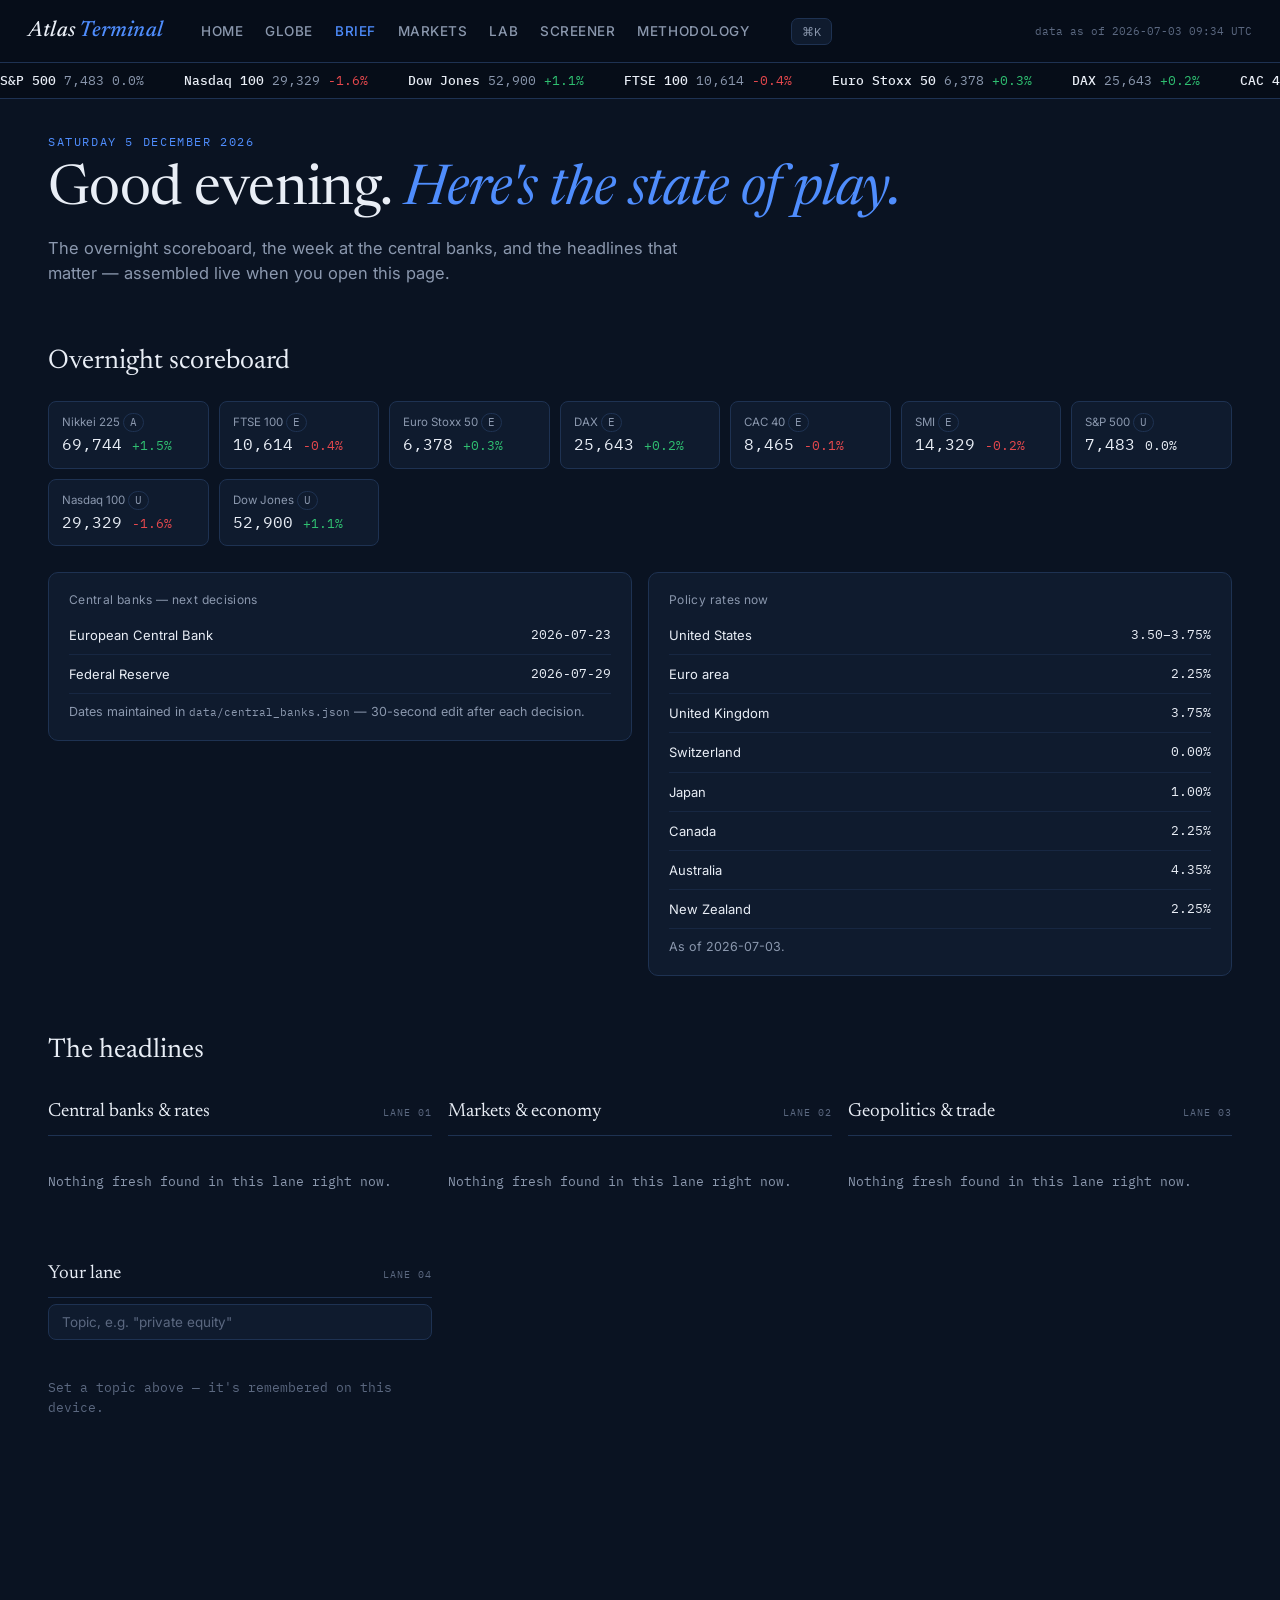
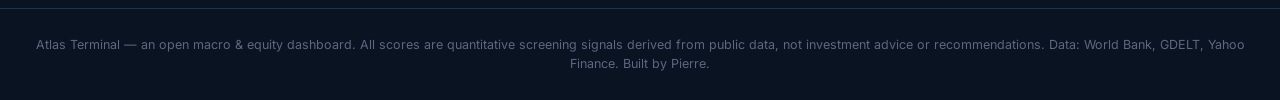
==== brief.html @ 69f4bc93 "Add files via upload" ====
<!DOCTYPE html>
<html lang="en">
<head>
<meta charset="UTF-8">
<meta name="viewport" content="width=device-width, initial-scale=1.0">
<link rel="preconnect" href="https://fonts.googleapis.com">
<link href="https://fonts.googleapis.com/css2?family=Newsreader:ital,wght@0,400;0,500;1,400;1,500&family=Inter:wght@400;500;600&family=IBM+Plex+Mono:wght@400;500&display=swap" rel="stylesheet">
<link rel="stylesheet" href="assets/style.css">
<title>Morning Brief — Atlas Terminal</title>
<style>
.lane { min-width:0 }
.lane .lane-h { display:flex; justify-content:space-between; align-items:baseline; border-bottom:1px solid var(--line); padding-bottom:8px; margin-bottom:6px }
.lane .lane-h b { font-family:var(--font-display); font-weight:400; font-size:19px }
.lane .lane-h .mono { font-size:10px; color:var(--faint); letter-spacing:.1em }
.board { display:grid; grid-template-columns:repeat(auto-fit,minmax(150px,1fr)); gap:10px }
.board .b { background:var(--panel); border:1px solid var(--line); border-radius:8px; padding:11px 13px }
.board .b .n { font-size:11.5px; color:var(--muted) } .board .b .v { font-family:var(--font-mono); font-size:16px }
.cbrow { display:flex; justify-content:space-between; gap:10px; padding:9px 0;
  border-bottom:1px solid color-mix(in srgb, var(--line) 55%, transparent); font-size:13px }
.cbrow .mono { color:var(--ink) }
</style>
</head>
<body>
<main class="wrap" style="max-width:1240px">
  <div class="eyebrow" id="date-line">Morning Brief</div>
  <h1 class="display" id="greet">Good morning.</h1>
  <p class="lede">The overnight scoreboard, the week at the central banks, and the headlines that matter — assembled live when you open this page.</p>

  <h2 class="section">Overnight scoreboard</h2>
  <div class="board" id="board"><div class="skeleton">Loading…</div></div>

  <div class="grid g2" style="margin-top:26px; align-items:start">
    <div class="card">
      <div class="k" style="margin-bottom:6px">Central banks — next decisions</div>
      <div id="cb-next"></div>
    </div>
    <div class="card">
      <div class="k" style="margin-bottom:6px">Policy rates now</div>
      <div id="cb-rates"></div>
    </div>
  </div>

  <h2 class="section">The headlines</h2>
  <div class="grid g2" style="row-gap:30px">
    <div class="lane"><div class="lane-h"><b>Central banks &amp; rates</b><span class="mono">LANE 01</span></div><div id="lane-cb" class="skeleton">Loading…</div></div>
    <div class="lane"><div class="lane-h"><b>Markets &amp; economy</b><span class="mono">LANE 02</span></div><div id="lane-mkt" class="skeleton">Loading…</div></div>
    <div class="lane"><div class="lane-h"><b>Geopolitics &amp; trade</b><span class="mono">LANE 03</span></div><div id="lane-geo" class="skeleton">Loading…</div></div>
    <div class="lane">
      <div class="lane-h"><b id="lane4-title">Your lane</b><span class="mono">LANE 04</span></div>
      <div class="controls" style="margin:4px 0 8px"><input type="search" id="lane4-q" placeholder='Topic, e.g. "private equity"' style="min-width:0;width:100%"></div>
      <div id="lane-own" class="skeleton">Set a topic above — it's remembered on this device.</div>
    </div>
  </div>
</main>
<script src="assets/app.js"></script>
<script src="assets/brief.js"></script>
</body>
</html>
---- assets/style.css ----
/* ============ MacroPulse design system ============
   Palette: deep navy terminal · royal blue accent · market green/red
   Type: Newsreader (display serif) · Inter (body) · IBM Plex Mono (data)
*/
:root {
  --bg: #0a1322;
  --bg-deep: #060d18;
  --panel: #0f1b2e;
  --panel-2: #142238;
  --line: #1e3252;
  --ink: #e9eef6;
  --muted: #8b98ae;
  --faint: #5b6880;
  --blue: #2563eb;
  --blue-bright: #4f8dfd;
  --up: #2fbf71;
  --down: #e5484d;
  --amber: #e8b44c;
  --radius: 10px;
  --font-display: "Newsreader", Georgia, serif;
  --font-body: "Inter", -apple-system, sans-serif;
  --font-mono: "IBM Plex Mono", ui-monospace, monospace;
}
* { margin: 0; padding: 0; box-sizing: border-box; }
html { scroll-behavior: smooth; }
body {
  background: var(--bg); color: var(--ink);
  font-family: var(--font-body); font-size: 15px; line-height: 1.55;
  -webkit-font-smoothing: antialiased;
}
a { color: var(--blue-bright); text-decoration: none; }
a:hover { text-decoration: underline; }
:focus-visible { outline: 2px solid var(--blue-bright); outline-offset: 2px; }

/* ---------- top navigation ---------- */
.nav {
  position: sticky; top: 0; z-index: 50;
  display: flex; align-items: center; gap: 28px;
  padding: 14px 28px;
  background: color-mix(in srgb, var(--bg-deep) 88%, transparent);
  backdrop-filter: blur(12px);
  border-bottom: 1px solid var(--line);
}
.nav .wordmark {
  font-family: var(--font-display); font-weight: 500; font-style: italic;
  font-size: 22px; letter-spacing: .01em; color: var(--ink);
}
.nav .wordmark span { color: var(--blue-bright); }
.nav .links { display: flex; gap: 22px; margin-left: 10px; }
.nav .links a {
  color: var(--muted); font-size: 13.5px; font-weight: 500;
  letter-spacing: .04em; text-transform: uppercase;
}
.nav .links a:hover { color: var(--ink); text-decoration: none; }
.nav .links a.active { color: var(--blue-bright); }
.nav .updated { margin-left: auto; font-family: var(--font-mono); font-size: 11px; color: var(--faint); }

/* ---------- ticker tape ---------- */
.tape { overflow: hidden; border-bottom: 1px solid var(--line); background: var(--bg-deep); }
.tape-inner {
  display: inline-flex; gap: 40px; white-space: nowrap; padding: 8px 0;
  animation: tape-scroll 60s linear infinite; will-change: transform;
}
.tape:hover .tape-inner { animation-play-state: paused; }
@keyframes tape-scroll { from { transform: translateX(0); } to { transform: translateX(-50%); } }
.tape .item { font-family: var(--font-mono); font-size: 12.5px; color: var(--muted); }
.tape .item b { color: var(--ink); font-weight: 500; }
.up { color: var(--up) !important; }
.down { color: var(--down) !important; }
@media (prefers-reduced-motion: reduce) {
  .tape-inner { animation: none; }
  * { transition: none !important; }
}

/* ---------- layout primitives ---------- */
.wrap { max-width: 1240px; margin: 0 auto; padding: 34px 28px 90px; }
.eyebrow {
  font-family: var(--font-mono); font-size: 11.5px; letter-spacing: .14em;
  text-transform: uppercase; color: var(--blue-bright); margin-bottom: 10px;
}
h1.display {
  font-family: var(--font-display); font-weight: 400; font-size: clamp(34px, 5vw, 56px);
  line-height: 1.08; letter-spacing: -.01em; margin-bottom: 14px;
}
h1.display em { font-style: italic; color: var(--blue-bright); }
.lede { color: var(--muted); font-size: 16.5px; max-width: 640px; }
h2.section {
  font-family: var(--font-display); font-weight: 400; font-size: 27px;
  margin: 46px 0 18px; padding-top: 8px;
}
.grid { display: grid; gap: 16px; }
.g2 { grid-template-columns: repeat(auto-fit, minmax(300px, 1fr)); }
.g3 { grid-template-columns: repeat(auto-fit, minmax(240px, 1fr)); }
.g4 { grid-template-columns: repeat(auto-fit, minmax(200px, 1fr)); }

.card {
  background: var(--panel); border: 1px solid var(--line); border-radius: var(--radius);
  padding: 18px 20px; transition: border-color .18s, transform .18s;
}
.card.link:hover { border-color: var(--blue); transform: translateY(-2px); cursor: pointer; }
.card .k { font-size: 12px; color: var(--muted); letter-spacing: .03em; margin-bottom: 3px; }
.card .v { font-family: var(--font-mono); font-size: 21px; font-weight: 500; }
.card .sub { font-family: var(--font-mono); font-size: 12px; color: var(--muted); margin-top: 2px; }

.mono { font-family: var(--font-mono); }
.small { font-size: 12.5px; color: var(--muted); }
.pill {
  display: inline-block; font-family: var(--font-mono); font-size: 11px;
  padding: 2px 9px; border-radius: 20px; border: 1px solid var(--line);
  color: var(--muted); margin-right: 6px;
}
.score-pill { border: none; font-weight: 600; color: #06101e; }

/* ---------- tables ---------- */
.tbl { width: 100%; border-collapse: collapse; font-size: 13.5px; }
.tbl th {
  text-align: right; font-family: var(--font-mono); font-size: 10.5px;
  text-transform: uppercase; letter-spacing: .1em; color: var(--faint);
  padding: 10px 12px; border-bottom: 1px solid var(--line);
  cursor: pointer; user-select: none; white-space: nowrap;
  background: var(--bg);
}
.tbl th:first-child, .tbl td:first-child { text-align: left; }
.tbl th.sorted { color: var(--blue-bright); }
.tbl td {
  text-align: right; padding: 9px 12px; border-bottom: 1px solid
  color-mix(in srgb, var(--line) 55%, transparent);
  font-family: var(--font-mono); font-size: 13px; white-space: nowrap;
}
.tbl td.name-cell { font-family: var(--font-body); }
.tbl tr.row:hover { background: var(--panel); cursor: pointer; }
.tbl .tk { color: var(--blue-bright); font-family: var(--font-mono); font-weight: 500; }
.tbl .co { color: var(--muted); font-size: 12px; display: block; max-width: 220px;
  overflow: hidden; text-overflow: ellipsis; }

/* ---------- forms ---------- */
.controls { display: flex; flex-wrap: wrap; gap: 10px; margin: 18px 0 14px; align-items: center; }
input[type="search"], select {
  background: var(--panel); color: var(--ink); border: 1px solid var(--line);
  border-radius: 8px; padding: 9px 13px; font-family: var(--font-body); font-size: 13.5px;
}
input[type="search"] { min-width: 230px; }
input[type="search"]::placeholder { color: var(--faint); }
select:hover, input:hover { border-color: var(--blue); }

/* ---------- globe page ---------- */
.hero-globe { position: relative; height: calc(100vh - 98px); min-height: 560px; overflow: hidden; background: var(--bg-deep); }
#globe { position: absolute; inset: 0; }
.hero-copy { position: absolute; top: 7%; left: 5%; z-index: 5; max-width: 520px; pointer-events: none; }
.hero-copy .lede { font-size: 15.5px; }
.hero-hint {
  position: absolute; bottom: 26px; left: 5%; z-index: 5;
  font-family: var(--font-mono); font-size: 12px; color: var(--faint);
}
.hero-hint .dot { display: inline-block; width: 7px; height: 7px; border-radius: 50%;
  background: var(--blue-bright); margin-right: 8px; animation: pulse 2s infinite; }
@keyframes pulse { 0%,100% { opacity: 1; } 50% { opacity: .3; } }

.country-panel {
  position: absolute; top: 0; right: 0; height: 100%; width: min(440px, 92vw); z-index: 10;
  background: color-mix(in srgb, var(--panel) 94%, transparent);
  backdrop-filter: blur(14px); border-left: 1px solid var(--line);
  transform: translateX(103%); transition: transform .35s cubic-bezier(.2,.8,.2,1);
  overflow-y: auto; padding: 26px 26px 40px;
}
.country-panel.open { transform: translateX(0); }
.country-panel h2 { font-family: var(--font-display); font-weight: 400; font-size: 30px; margin-bottom: 2px; }
.country-panel .close {
  position: absolute; top: 18px; right: 18px; background: none; border: 1px solid var(--line);
  color: var(--muted); border-radius: 8px; width: 32px; height: 32px; cursor: pointer; font-size: 15px;
}
.country-panel .close:hover { color: var(--ink); border-color: var(--blue); }
.ind-row { display: flex; align-items: center; justify-content: space-between; gap: 12px;
  padding: 11px 0; border-bottom: 1px solid color-mix(in srgb, var(--line) 60%, transparent); }
.ind-row .lbl { font-size: 13px; color: var(--muted); }
.ind-row .val { font-family: var(--font-mono); font-size: 15px; }
.ind-row .yr { font-family: var(--font-mono); font-size: 10.5px; color: var(--faint); }
.cb-card { background: var(--panel-2); border: 1px solid var(--line); border-radius: var(--radius);
  padding: 14px 16px; margin: 16px 0; }
.news-item { padding: 10px 0; border-bottom: 1px solid color-mix(in srgb, var(--line) 60%, transparent); }
.news-item a { color: var(--ink); font-size: 13.5px; line-height: 1.4; display: block; }
.news-item a:hover { color: var(--blue-bright); }
.news-item .src { font-family: var(--font-mono); font-size: 11px; color: var(--faint); margin-top: 3px; }

/* ---------- heatmap / movers ---------- */
.heat { display: grid; grid-template-columns: repeat(auto-fill, minmax(150px, 1fr)); gap: 10px; }
.heat .tile { border-radius: 8px; padding: 13px 14px; border: 1px solid var(--line); }
.heat .tile .n { font-size: 12px; opacity: .9; }
.heat .tile .p { font-family: var(--font-mono); font-size: 18px; font-weight: 600; margin-top: 3px; }

/* ---------- company page ---------- */
.co-head { display: flex; flex-wrap: wrap; align-items: baseline; gap: 14px; margin-bottom: 4px; }
.co-head h1 { font-family: var(--font-display); font-weight: 400; font-size: 40px; }
.score-ring { display: flex; align-items: center; gap: 18px; }
.pillar { margin: 10px 0; }
.pillar .bar-bg { height: 7px; background: var(--panel-2); border-radius: 4px; overflow: hidden; }
.pillar .bar { height: 100%; background: var(--blue); border-radius: 4px; transition: width .8s cubic-bezier(.2,.8,.2,1); }
.pillar .row { display: flex; justify-content: space-between; font-size: 12.5px; color: var(--muted); margin-bottom: 4px; }
.reason { display: flex; gap: 10px; padding: 9px 0; font-size: 14px;
  border-bottom: 1px solid color-mix(in srgb, var(--line) 55%, transparent); }
.reason .ic { color: var(--up); font-family: var(--font-mono); }
.reason.warn .ic { color: var(--amber); }

.btn { background:var(--blue); color:#fff; border:none; border-radius:8px; padding:10px 22px;
  font-family:var(--font-body); font-weight:600; font-size:14px; cursor:pointer }
.btn:hover{ background:var(--blue-bright) } .btn.ghost{ background:transparent;border:1px solid var(--line);color:var(--muted) }
.btn.ghost:hover{ color:var(--ink);border-color:var(--blue) }
a.btn { text-decoration:none; display:inline-block }
a.btn:hover { text-decoration:none }

/* ---------- misc ---------- */
.banner {
  background: var(--panel-2); border: 1px solid var(--line); border-left: 3px solid var(--amber);
  border-radius: var(--radius); padding: 13px 17px; font-size: 13.5px; color: var(--muted); margin: 18px 0;
}
footer.site {
  border-top: 1px solid var(--line); margin-top: 70px; padding: 26px 28px;
  font-size: 12.5px; color: var(--faint); text-align: center;
}
.skeleton { color: var(--faint); font-family: var(--font-mono); font-size: 13px; padding: 30px 0; }
svg.spark { display: block; }

@media (max-width: 720px) {
  .nav { gap: 14px; padding: 12px 16px; flex-wrap: wrap; }
  .nav .updated { display: none; }
  .wrap { padding: 24px 16px 70px; }
  .hero-copy { max-width: 88%; }
}

/* ---------- command palette ---------- */
.kbtn { margin-left:14px; background:var(--panel); border:1px solid var(--line); color:var(--muted);
  border-radius:7px; font-family:var(--font-mono); font-size:11.5px; padding:5px 10px; cursor:pointer }
.kbtn:hover { color:var(--ink); border-color:var(--blue) }
#mp-pal { position:fixed; inset:0; z-index:200; display:none }
#mp-pal.open { display:block }
#mp-pal .pal-back { position:absolute; inset:0; background:rgba(4,9,17,.72); backdrop-filter:blur(3px) }
#mp-pal .pal-box { position:relative; max-width:560px; margin:12vh auto 0; background:var(--panel);
  border:1px solid var(--line); border-radius:12px; overflow:hidden; box-shadow:0 30px 80px rgba(0,0,0,.6) }
#pal-in { width:100%; background:var(--panel-2); border:none; border-bottom:1px solid var(--line);
  color:var(--ink); padding:16px 18px; font-size:15px; font-family:var(--font-body); outline:none }
#pal-res a { display:flex; align-items:center; gap:10px; padding:11px 16px; color:var(--ink);
  font-size:13.5px; border-bottom:1px solid color-mix(in srgb, var(--line) 45%, transparent) }
#pal-res a:hover { background:var(--panel-2); text-decoration:none }
.pal-k { font-family:var(--font-mono); font-size:10px; text-transform:uppercase; letter-spacing:.1em;
  color:var(--faint); width:38px }
.pal-s { font-family:var(--font-mono); font-size:11px; font-weight:600; color:#06101e;
  border-radius:10px; padding:1px 8px; margin-left:auto }
.pal-none { padding:18px; color:var(--faint); font-size:13px }

/* ---------- home scene ---------- */
.scene { position:relative; height:calc(100vh - 98px); min-height:600px; overflow:hidden; background:#050a14 }
.scene .photo { position:absolute; inset:-4%; background-size:cover; background-position:center 30%;
  filter:brightness(.5) saturate(.85); transition:transform .15s ease-out; will-change:transform }
.scene .scrim { position:absolute; inset:0;
  background:linear-gradient(180deg, rgba(6,13,24,.82) 0%, rgba(10,19,34,.35) 45%, rgba(5,10,20,.96) 96%) }
.scene .stars { position:absolute; inset:0 }
.sky-layer { position:absolute; left:0; right:0; bottom:0; transition:transform .15s ease-out; will-change:transform }
.tower { cursor:pointer }
.tower:hover .glass { opacity:.95 }
.tower .win { animation: winflick var(--fd, 7s) infinite }
@keyframes winflick { 0%,92%,100%{opacity:var(--wo,.8)} 96%{opacity:.15} }
.beacon { animation: beaconpulse 2.4s ease-in-out infinite }
@keyframes beaconpulse { 0%,100%{opacity:.25} 50%{opacity:1} }
.scene-copy { position:absolute; top:9%; left:6%; z-index:8; max-width:600px; pointer-events:none }
.scene-copy .lede, .scene-copy .eyebrow, .scene-copy h1 { pointer-events:auto }
.scene-status { position:absolute; top:11%; right:6%; z-index:8; text-align:right;
  font-family:var(--font-mono); font-size:12px; color:var(--muted) }
.scene-status .st { font-size:14px; color:var(--ink) } .scene-status .open-dot { color:var(--up) }
.moon-wrap { position:absolute; top:13%; right:22%; z-index:6; width:170px; height:170px;
  border-radius:50%; overflow:hidden; cursor:pointer; box-shadow:0 0 60px rgba(37,99,235,.35), inset 0 0 30px rgba(0,0,0,.6);
  transition:transform .3s, box-shadow .3s }
.moon-wrap:hover { transform:scale(1.06); box-shadow:0 0 90px rgba(79,141,253,.5), inset 0 0 30px rgba(0,0,0,.6) }
.moon-hint { position:absolute; top:calc(13% + 178px); right:22%; z-index:6; font-family:var(--font-mono);
  font-size:10.5px; color:var(--faint); width:170px; text-align:center }
.tip { position:absolute; z-index:20; background:var(--panel); border:1px solid var(--line); border-radius:8px;
  padding:8px 12px; font-family:var(--font-mono); font-size:12px; pointer-events:none; display:none; white-space:nowrap }
.tip b { display:block; font-size:12.5px }
.fold { position:absolute; bottom:18px; left:50%; transform:translateX(-50%); z-index:8;
  color:var(--faint); font-family:var(--font-mono); font-size:11px; animation:pulse 2.5s infinite }
.reveal { opacity:0; transform:translateY(26px); transition:opacity .7s, transform .7s }
.reveal.in { opacity:1; transform:none }
@media (prefers-reduced-motion: reduce){ .reveal{opacity:1; transform:none} .tower .win, .beacon{animation:none} }
@media (max-width:820px){ .moon-wrap{ width:110px; height:110px; right:8%; top:10% } .moon-hint{ display:none }
  .scene-status{ top:auto; bottom:14%; right:6% } }

/* ============ Landing scene ============ */
.scene { position:relative; height:calc(100vh - 98px); min-height:600px; overflow:hidden; background:var(--bg-deep); }
.sky { position:absolute; inset:0; transition: background 2s; }
.sky.night { background: linear-gradient(180deg,#050b16 0%,#0a1626 45%,#12233c 78%,#1d3557 100%); }
.sky.dawn { background: linear-gradient(180deg,#0a1220 0%,#182a47 40%,#4a3a5c 75%,#b46a5a 100%); }
.sky.open { background: linear-gradient(180deg,#081120 0%,#12233e 45%,#1e3a66 80%,#2b4d84 100%); }
.stars { position:absolute; inset:0 0 30% 0; pointer-events:none; }
.stars span { position:absolute; width:2px; height:2px; border-radius:50%; background:#cfe0ff; animation: tw 3s infinite; }
@keyframes tw { 0%,100%{opacity:.85} 50%{opacity:.15} }
.photo-far { position:absolute; inset:auto 0 18% 0; height:52%; background-size:cover; background-position:center 70%;
  opacity:0; filter:saturate(.7) brightness(.5) blur(1px); mask-image:linear-gradient(180deg,transparent,black 22%);
  -webkit-mask-image:linear-gradient(180deg,transparent,black 22%); transition:opacity 1.2s; will-change:transform; }
.photo-far.on { opacity:.55; }
.layer { position:absolute; left:-3%; right:-3%; bottom:0; pointer-events:none; will-change:transform; }
.layer svg { display:block; width:100%; }
.l-front { pointer-events:auto; }
.haze { position:absolute; inset:auto 0 0 0; height:46%; pointer-events:none;
  background:linear-gradient(180deg,transparent, rgba(10,19,34,.35) 55%, rgba(6,13,24,.75)); }
.moon-earth { position:absolute; top:9%; right:12%; width:110px; height:110px; border-radius:50%; cursor:pointer;
  z-index:4; transition:transform .4s; will-change:transform; }
.moon-earth:hover { transform:scale(1.12); }
.moon-tex { position:absolute; inset:0; border-radius:50%; background:url('https://unpkg.com/three-globe/example/img/earth-night.jpg');
  background-size:230px 115px; background-repeat:repeat-x; animation: spin 38s linear infinite;
  box-shadow: inset -18px -10px 34px rgba(0,0,0,.85), inset 6px 6px 18px rgba(120,170,255,.18); }
@keyframes spin { from{background-position-x:0} to{background-position-x:-230px} }
.moon-glow { position:absolute; inset:-16px; border-radius:50%; pointer-events:none;
  background:radial-gradient(circle, rgba(79,141,253,.24), transparent 68%); }
.scene-copy { position:absolute; top:12%; left:6%; z-index:5; max-width:480px; }
.scene-cta { display:flex; gap:10px; margin-top:18px; }
.kbd { font-family:var(--font-mono); font-size:12px; border:1px solid var(--line); border-bottom-width:2px;
  border-radius:5px; padding:1px 7px; background:var(--panel); }
.mkt-clock { position:absolute; top:20px; right:22px; z-index:5; font-family:var(--font-mono); font-size:12px;
  color:var(--muted); background:color-mix(in srgb, var(--bg-deep) 75%, transparent); border:1px solid var(--line);
  border-radius:20px; padding:6px 14px; backdrop-filter:blur(6px); }
.mkt-clock .dot { display:inline-block; width:8px; height:8px; border-radius:50%; margin-right:8px; vertical-align:0; }
.mkt-clock .dot.on { background:var(--up); box-shadow:0 0 8px var(--up); animation:pulse 2s infinite; }
.mkt-clock .dot.off { background:var(--faint); }
.mkt-clock .dot.pre { background:var(--amber); animation:pulse 2.4s infinite; }
.tower-tip { position:absolute; z-index:8; background:var(--panel); border:1px solid var(--blue); border-radius:8px;
  padding:8px 12px; font-family:var(--font-mono); font-size:12.5px; pointer-events:none; transform:translate(-50%,-115%); }
.tower-tip b { display:block; font-family:var(--font-body); font-size:13px; }
.led-band { position:absolute; bottom:0; left:0; right:0; z-index:6; background:#04070d;
  border-top:2px solid #1a2c49; overflow:hidden; padding:7px 0; }
.led-inner { display:inline-flex; gap:44px; white-space:nowrap; animation:tape-scroll 55s linear infinite;
  font-family:var(--font-mono); font-size:13px; letter-spacing:.06em; color:#e8b44c;
  text-shadow:0 0 6px rgba(232,180,76,.6); }
.led-inner .u { color:#3ee98a; text-shadow:0 0 6px rgba(62,233,138,.65); }
.led-inner .d { color:#ff5a5f; text-shadow:0 0 6px rgba(255,90,95,.65); }
.led-band:hover .led-inner { animation-play-state:paused; }
.fold-card { min-height:150px; }
.tower { cursor:pointer; }
.tower rect.body { transition: filter .2s; }
.tower:hover rect.body { filter:brightness(1.5); }
@media (max-width:720px){ .moon-earth{ width:74px;height:74px; right:7%; top:7% } .scene-copy{ max-width:86% } }

/* ============ Command palette ============ */
.cmdk { position:fixed; inset:0; z-index:200; background:rgba(4,8,15,.72); backdrop-filter:blur(4px);
  display:flex; align-items:flex-start; justify-content:center; padding-top:14vh; }
.cmdk[hidden]{ display:none }
.cmdk .box { width:min(620px,92vw); background:var(--panel); border:1px solid var(--line); border-radius:14px;
  overflow:hidden; box-shadow:0 30px 80px rgba(0,0,0,.6); }
.cmdk input { width:100%; background:transparent; border:none; outline:none; color:var(--ink);
  font:15px var(--font-body); padding:16px 18px; border-bottom:1px solid var(--line); }
.cmdk .res { max-height:44vh; overflow-y:auto; }
.cmdk .item { display:flex; justify-content:space-between; gap:12px; padding:11px 18px; cursor:pointer; font-size:13.5px; }
.cmdk .item .cat { font-family:var(--font-mono); font-size:10.5px; color:var(--faint); text-transform:uppercase; letter-spacing:.1em; }
.cmdk .item.sel, .cmdk .item:hover { background:var(--panel-2); }
.cmdk .hint { padding:9px 18px; font-family:var(--font-mono); font-size:10.5px; color:var(--faint);
  border-top:1px solid var(--line); }

/* ============ Morning Brief ============ */
.brief-date { font-family:var(--font-mono); font-size:12px; color:var(--blue-bright); letter-spacing:.14em; text-transform:uppercase; }
.lane { margin-top:8px; }
.lane .news-item a { font-size:14px; }
.scoreboard .card { padding:13px 16px; }
.brief-config { display:flex; gap:8px; align-items:center; }
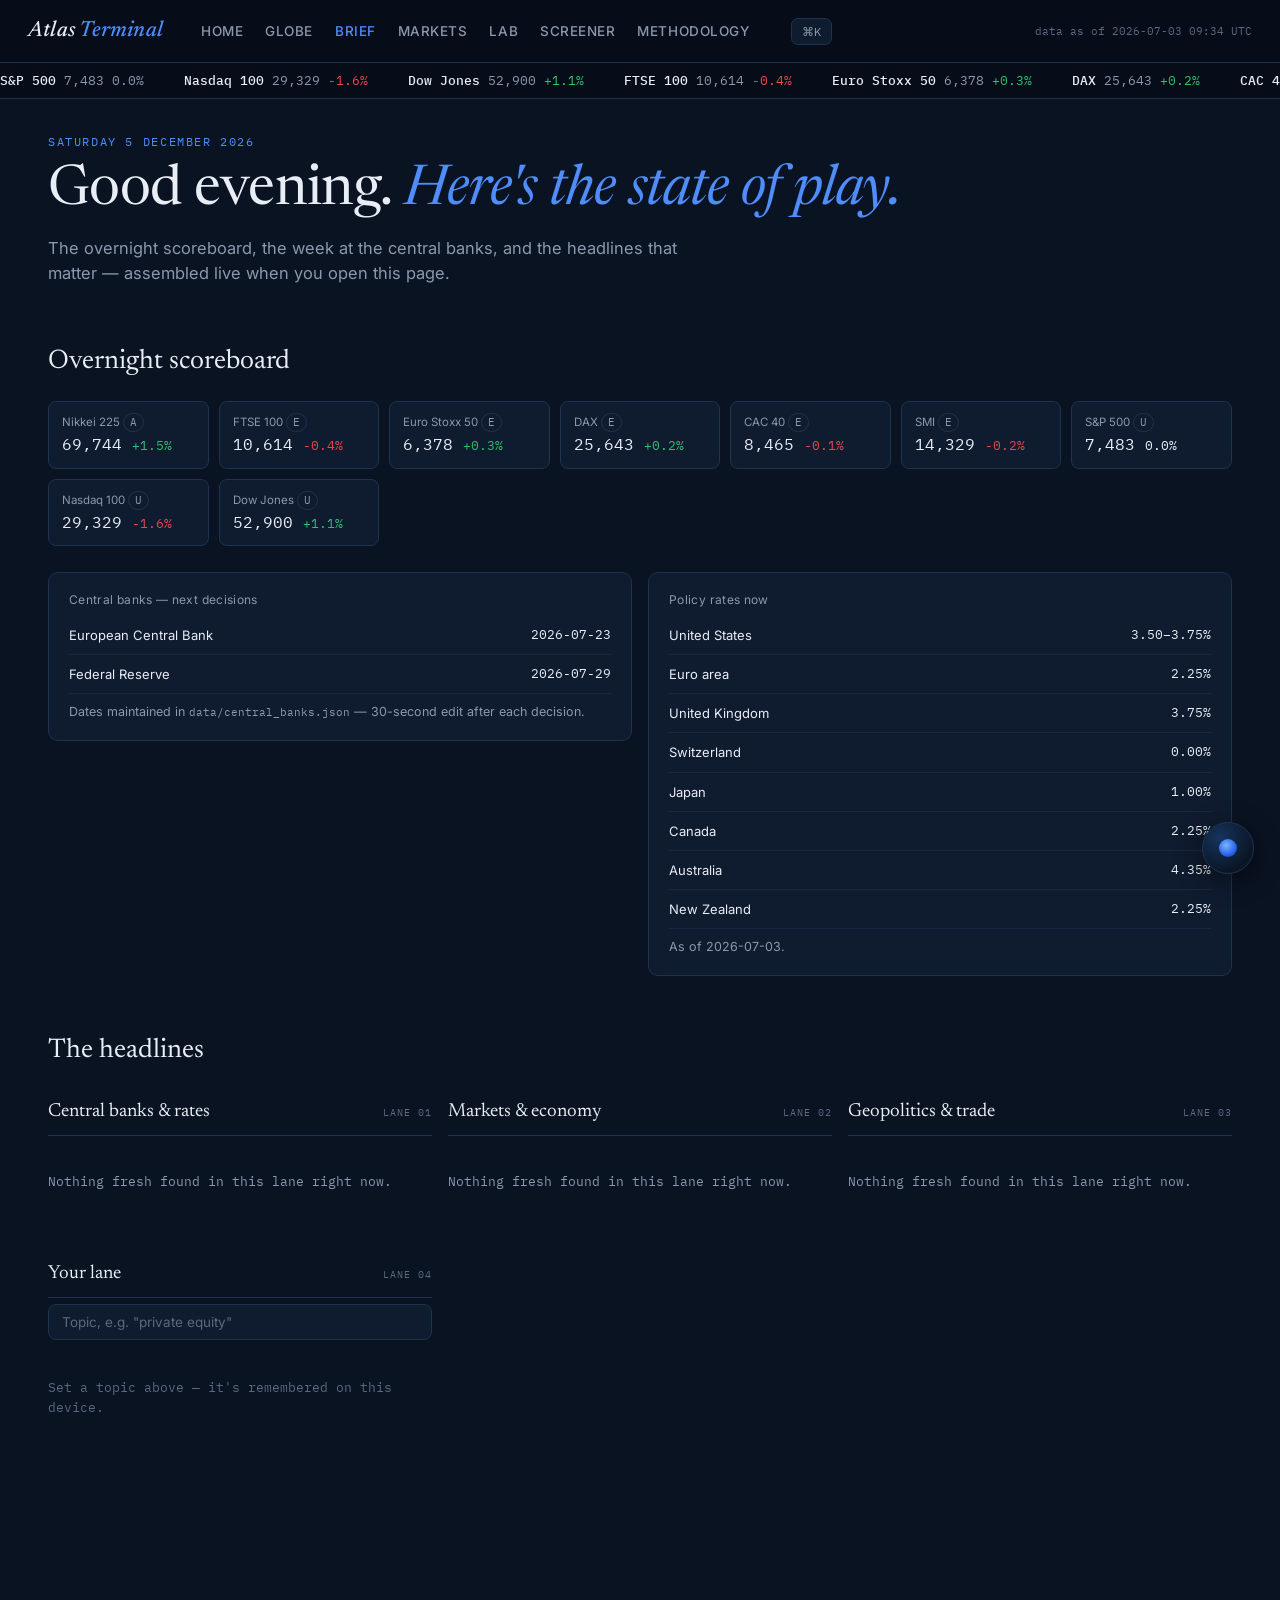
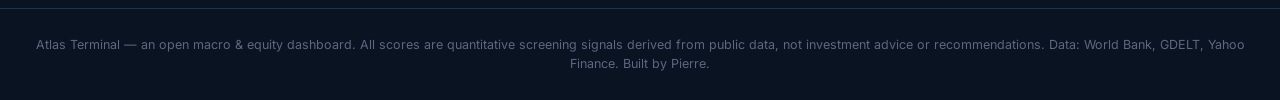
==== commit f21f6295: "Add files via upload" ====
--- a/brief.html
+++ b/brief.html
@@ -53,6 +53,7 @@
   </div>
 </main>
 <script src="assets/app.js"></script>
+<script src="assets/atlas-ai.js"></script>
 <script src="assets/brief.js"></script>
 </body>
 </html>
--- a/assets/style.css
+++ b/assets/style.css
@@ -359,3 +359,47 @@
 .lane .news-item a { font-size:14px; }
 .scoreboard .card { padding:13px 16px; }
 .brief-config { display:flex; gap:8px; align-items:center; }
+
+/* ============ Atlas assistant ============ */
+#atlas-orb { position:fixed; right:26px; bottom:26px; z-index:180; width:52px; height:52px; border-radius:50%;
+  border:1px solid var(--line); background:radial-gradient(circle at 34% 30%, #16345e, #0a1626 70%);
+  cursor:pointer; box-shadow:0 6px 24px rgba(0,0,0,.5), 0 0 0 0 rgba(79,141,253,.5); animation:orb-pulse 3.2s infinite; }
+#atlas-orb .core { position:absolute; inset:16px; border-radius:50%; background:radial-gradient(circle at 40% 35%, #7db4ff, #2563eb 62%, #143063);
+  animation:orb-breathe 3.2s ease-in-out infinite; }
+#atlas-orb:hover { border-color:var(--blue-bright) }
+@keyframes orb-pulse { 0%{box-shadow:0 6px 24px rgba(0,0,0,.5),0 0 0 0 rgba(79,141,253,.45)} 70%{box-shadow:0 6px 24px rgba(0,0,0,.5),0 0 0 14px rgba(79,141,253,0)} 100%{box-shadow:0 6px 24px rgba(0,0,0,.5),0 0 0 0 rgba(79,141,253,0)} }
+@keyframes orb-breathe { 0%,100%{transform:scale(1)} 50%{transform:scale(.86)} }
+@media (prefers-reduced-motion: reduce){ #atlas-orb, #atlas-orb .core { animation:none } }
+
+#atlas-chat { position:fixed; right:24px; bottom:92px; z-index:190; width:min(400px, 94vw); max-height:min(560px, 74vh);
+  display:flex; flex-direction:column; background:var(--panel); border:1px solid var(--line); border-radius:14px;
+  box-shadow:0 26px 70px rgba(0,0,0,.6); overflow:hidden }
+#atlas-chat[hidden]{ display:none }
+.ac-head { display:flex; justify-content:space-between; align-items:center; padding:11px 14px; border-bottom:1px solid var(--line); background:var(--bg-deep) }
+.ac-title { font-family:var(--font-display); font-style:italic; font-size:17px }
+.ac-dot { display:inline-block; width:8px; height:8px; border-radius:50%; background:var(--blue-bright); margin-right:8px; animation:pulse 2.4s infinite }
+.ac-ic { background:none; border:1px solid var(--line); color:var(--muted); border-radius:7px; min-width:28px; height:28px; cursor:pointer; font-size:13px }
+.ac-ic:hover { color:var(--ink); border-color:var(--blue) }
+.ac-ic.live { border-color:var(--down); color:var(--down); animation:pulse 1s infinite }
+.ac-msgs { flex:1; overflow-y:auto; padding:12px 14px; display:flex; flex-direction:column; gap:9px; min-height:120px }
+.ac-m { font-size:13.5px; line-height:1.5; padding:9px 12px; border-radius:10px; max-width:92%; white-space:pre-wrap }
+.ac-m.me { align-self:flex-end; background:var(--blue); color:#fff }
+.ac-m.ai { align-self:flex-start; background:var(--panel-2); border:1px solid var(--line) }
+.ac-m.sys { align-self:center; color:var(--faint); font-family:var(--font-mono); font-size:11px; padding:2px 6px }
+.ac-cursor { animation:pulse .8s infinite }
+.ac-settings { padding:12px 14px; border-top:1px solid var(--line); background:var(--bg-deep) }
+.ac-settings input, .ac-settings select { width:100%; margin-top:6px; background:var(--panel); border:1px solid var(--line);
+  color:var(--ink); border-radius:8px; padding:8px 11px; font-size:13px }
+.ac-inrow { display:flex; gap:8px; padding:11px 12px; border-top:1px solid var(--line); background:var(--bg-deep) }
+.ac-inrow input { flex:1; background:var(--panel); border:1px solid var(--line); color:var(--ink); border-radius:9px; padding:9px 12px; font-size:13.5px }
+
+/* ---------- globe heatmap chips ---------- */
+.heat-chips { position:absolute; bottom:24px; right:22px; z-index:6; display:flex; gap:7px; align-items:center;
+  background:color-mix(in srgb, var(--bg-deep) 78%, transparent); border:1px solid var(--line);
+  border-radius:22px; padding:7px 12px; backdrop-filter:blur(6px) }
+.heat-chips button { background:none; border:1px solid var(--line); color:var(--muted); border-radius:14px;
+  padding:4px 11px; font:11.5px var(--font-mono); cursor:pointer }
+.heat-chips button:hover { color:var(--ink); border-color:var(--blue) }
+.heat-chips button.on { background:var(--blue); border-color:var(--blue); color:#fff }
+.heat-legend { font:10.5px var(--font-mono); color:var(--muted); margin-left:4px }
+@media (max-width:720px){ .heat-chips { left:12px; right:12px; bottom:70px; flex-wrap:wrap } }
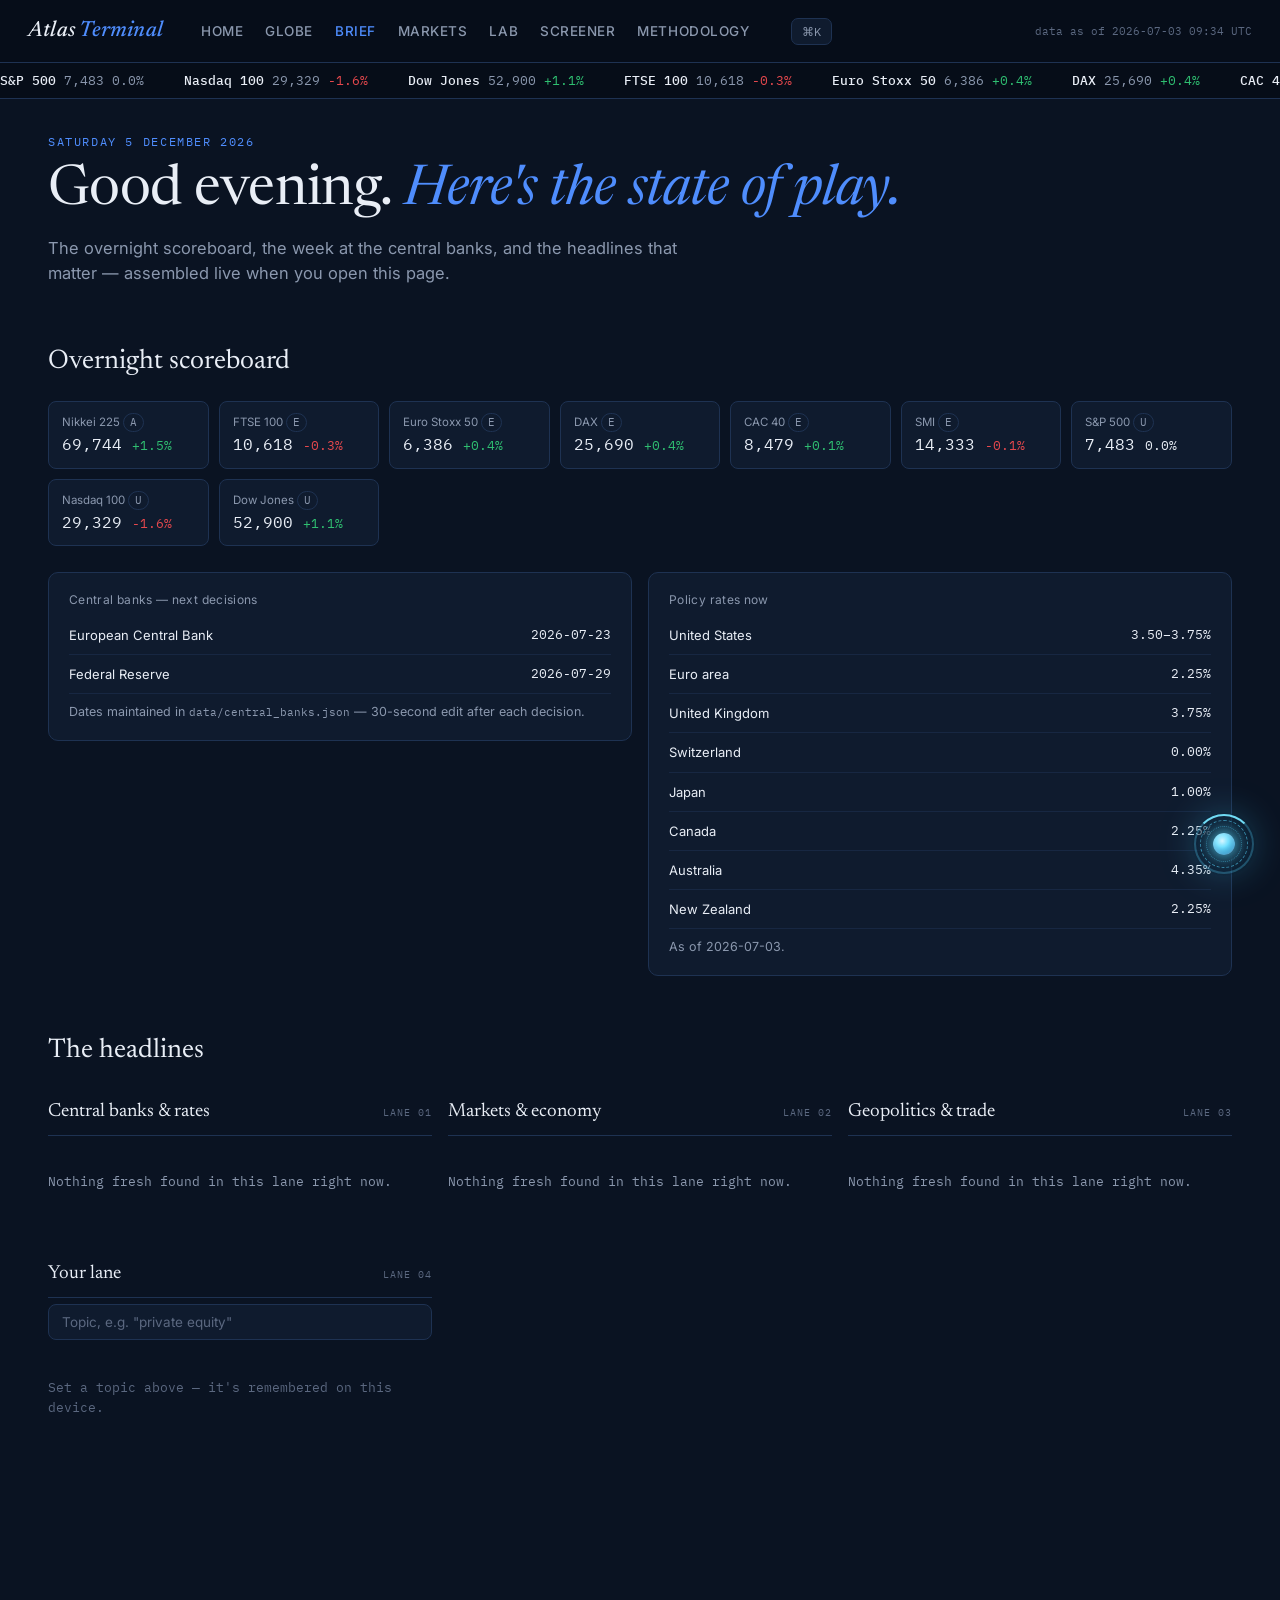
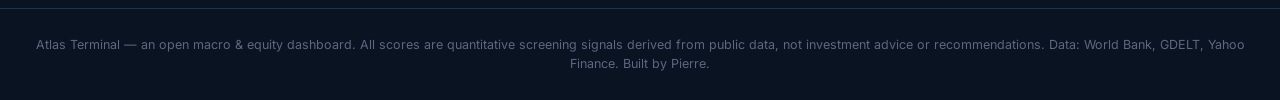
==== commit 7d1bc001: "Add files via upload" ====
--- a/brief.html
+++ b/brief.html
@@ -5,7 +5,7 @@
 <meta name="viewport" content="width=device-width, initial-scale=1.0">
 <link rel="preconnect" href="https://fonts.googleapis.com">
 <link href="https://fonts.googleapis.com/css2?family=Newsreader:ital,wght@0,400;0,500;1,400;1,500&family=Inter:wght@400;500;600&family=IBM+Plex+Mono:wght@400;500&display=swap" rel="stylesheet">
-<link rel="stylesheet" href="assets/style.css">
+<link rel="stylesheet" href="assets/style.css?v=9">
 <title>Morning Brief — Atlas Terminal</title>
 <style>
 .lane { min-width:0 }
@@ -52,8 +52,8 @@
     </div>
   </div>
 </main>
-<script src="assets/app.js"></script>
-<script src="assets/atlas-ai.js"></script>
-<script src="assets/brief.js"></script>
+<script src="assets/app.js?v=9"></script>
+<script src="assets/atlas-ai.js?v=9"></script>
+<script src="assets/brief.js?v=9"></script>
 </body>
 </html>
--- a/assets/style.css
+++ b/assets/style.css
@@ -177,10 +177,17 @@
 .ind-row .yr { font-family: var(--font-mono); font-size: 10.5px; color: var(--faint); }
 .cb-card { background: var(--panel-2); border: 1px solid var(--line); border-radius: var(--radius);
   padding: 14px 16px; margin: 16px 0; }
-.news-item { padding: 10px 0; border-bottom: 1px solid color-mix(in srgb, var(--line) 60%, transparent); }
+.news-item { display:flex; gap:11px; padding: 10px 4px; border-bottom: 1px solid color-mix(in srgb, var(--line) 60%, transparent);
+  border-radius:8px; transition: background .15s; }
+.news-item:hover { background: color-mix(in srgb, var(--panel-2) 70%, transparent); }
 .news-item a { color: var(--ink); font-size: 13.5px; line-height: 1.4; display: block; }
 .news-item a:hover { color: var(--blue-bright); }
-.news-item .src { font-family: var(--font-mono); font-size: 11px; color: var(--faint); margin-top: 3px; }
+.news-item .src { display:flex; align-items:center; gap:6px; font-family: var(--font-mono); font-size: 11px; color: var(--faint); margin-top: 4px; }
+.news-item .nbody { min-width:0; flex:1 }
+.nfav { width:14px; height:14px; border-radius:3px; opacity:.85 }
+.t1badge { color: var(--blue-bright); font-size:8px }
+.news-item.t1 a { font-weight:500 }
+.nthumb { width:74px; height:56px; object-fit:cover; border-radius:8px; border:1px solid var(--line); flex-shrink:0 }
 
 /* ---------- heatmap / movers ---------- */
 .heat { display: grid; grid-template-columns: repeat(auto-fill, minmax(150px, 1fr)); gap: 10px; }
@@ -292,16 +299,35 @@
 .stars { position:absolute; inset:0 0 30% 0; pointer-events:none; }
 .stars span { position:absolute; width:2px; height:2px; border-radius:50%; background:#cfe0ff; animation: tw 3s infinite; }
 @keyframes tw { 0%,100%{opacity:.85} 50%{opacity:.15} }
-.photo-far { position:absolute; inset:auto 0 18% 0; height:52%; background-size:cover; background-position:center 70%;
-  opacity:0; filter:saturate(.7) brightness(.5) blur(1px); mask-image:linear-gradient(180deg,transparent,black 22%);
-  -webkit-mask-image:linear-gradient(180deg,transparent,black 22%); transition:opacity 1.2s; will-change:transform; }
-.photo-far.on { opacity:.55; }
+.photo-far { position:absolute; inset:auto 0 0 0; height:84%; background-size:cover; background-position:center 58%;
+  opacity:0; filter:saturate(.9) brightness(.72); mask-image:linear-gradient(180deg,transparent,black 16%);
+  -webkit-mask-image:linear-gradient(180deg,transparent,black 16%); transition:opacity 1.2s; will-change:transform; }
+.photo-far.on { opacity:.92; }
+.photo-lights { position:absolute; inset:38% 0 6% 0; pointer-events:none; will-change:transform; }
+.photo-lights span { position:absolute; width:3px; height:3px; border-radius:50%;
+  background:#ffd98a; box-shadow:0 0 6px 1px rgba(255,205,120,.7); animation:citytw 4s infinite; }
+.photo-lights span.b { background:#9fd0ff; box-shadow:0 0 6px 1px rgba(140,190,255,.65); }
+@keyframes citytw { 0%,100%{opacity:.85} 50%{opacity:.05} }
+.hud { position:absolute; inset:0; pointer-events:none; will-change:transform; }
+.hud .pin { position:absolute; transform:translateX(-50%); pointer-events:auto; cursor:pointer;
+  display:flex; flex-direction:column; align-items:center; animation:hudfloat 6s ease-in-out infinite; }
+@keyframes hudfloat { 0%,100%{transform:translate(-50%,0)} 50%{transform:translate(-50%,-7px)} }
+.hud .chip { font-family:var(--font-mono); font-size:11.5px; white-space:nowrap;
+  background:color-mix(in srgb, var(--bg-deep) 72%, transparent); border:1px solid var(--line);
+  border-radius:16px; padding:5px 12px; color:var(--ink); backdrop-filter:blur(6px);
+  transition:border-color .2s, background .2s; }
+.hud .pin:hover .chip { border-color:var(--blue-bright); background:color-mix(in srgb, var(--panel) 92%, transparent); }
+.hud .stem { width:1px; height:52px; background:linear-gradient(180deg, var(--blue-bright), transparent); opacity:.55; }
+.hud .node { width:7px; height:7px; border-radius:50%; background:var(--blue-bright);
+  box-shadow:0 0 10px 2px rgba(79,141,253,.8); animation:pulse 2.6s infinite; }
+@media (prefers-reduced-motion: reduce){ .hud .pin, .photo-lights span { animation:none } }
+@media (max-width:820px){ .hud .chip{ font-size:10px; padding:4px 8px } .hud .stem{ height:34px } }
 .layer { position:absolute; left:-3%; right:-3%; bottom:0; pointer-events:none; will-change:transform; }
 .layer svg { display:block; width:100%; }
 .l-front { pointer-events:auto; }
 .haze { position:absolute; inset:auto 0 0 0; height:46%; pointer-events:none;
   background:linear-gradient(180deg,transparent, rgba(10,19,34,.35) 55%, rgba(6,13,24,.75)); }
-.moon-earth { position:absolute; top:9%; right:12%; width:110px; height:110px; border-radius:50%; cursor:pointer;
+.moon-earth { position:absolute; top:8%; right:26%; width:110px; height:110px; border-radius:50%; cursor:pointer;
   z-index:4; transition:transform .4s; will-change:transform; }
 .moon-earth:hover { transform:scale(1.12); }
 .moon-tex { position:absolute; inset:0; border-radius:50%; background:url('https://unpkg.com/three-globe/example/img/earth-night.jpg');
@@ -361,15 +387,24 @@
 .brief-config { display:flex; gap:8px; align-items:center; }
 
 /* ============ Atlas assistant ============ */
-#atlas-orb { position:fixed; right:26px; bottom:26px; z-index:180; width:52px; height:52px; border-radius:50%;
-  border:1px solid var(--line); background:radial-gradient(circle at 34% 30%, #16345e, #0a1626 70%);
-  cursor:pointer; box-shadow:0 6px 24px rgba(0,0,0,.5), 0 0 0 0 rgba(79,141,253,.5); animation:orb-pulse 3.2s infinite; }
-#atlas-orb .core { position:absolute; inset:16px; border-radius:50%; background:radial-gradient(circle at 40% 35%, #7db4ff, #2563eb 62%, #143063);
-  animation:orb-breathe 3.2s ease-in-out infinite; }
-#atlas-orb:hover { border-color:var(--blue-bright) }
-@keyframes orb-pulse { 0%{box-shadow:0 6px 24px rgba(0,0,0,.5),0 0 0 0 rgba(79,141,253,.45)} 70%{box-shadow:0 6px 24px rgba(0,0,0,.5),0 0 0 14px rgba(79,141,253,0)} 100%{box-shadow:0 6px 24px rgba(0,0,0,.5),0 0 0 0 rgba(79,141,253,0)} }
-@keyframes orb-breathe { 0%,100%{transform:scale(1)} 50%{transform:scale(.86)} }
-@media (prefers-reduced-motion: reduce){ #atlas-orb, #atlas-orb .core { animation:none } }
+#atlas-orb { position:fixed; right:24px; bottom:24px; z-index:180; width:64px; height:64px; border-radius:50%;
+  border:none; background:radial-gradient(circle, rgba(9,20,38,.92) 30%, rgba(9,20,38,.4) 60%, transparent 72%);
+  cursor:pointer; filter:drop-shadow(0 0 18px rgba(64,205,255,.35)); }
+#atlas-orb .ring { position:absolute; border-radius:50%; border:1.5px dashed rgba(88,214,255,.75); }
+#atlas-orb .r1 { inset:2px; border-width:2px; border-style:solid; border-color:rgba(88,214,255,.28);
+  border-top-color:rgba(120,230,255,.95); animation:orb-spin 3.4s linear infinite; }
+#atlas-orb .r2 { inset:8px; border-color:rgba(88,214,255,.55); animation:orb-spin 7s linear infinite reverse; }
+#atlas-orb .r3 { inset:14px; border-style:dotted; border-color:rgba(88,214,255,.4); animation:orb-spin 11s linear infinite; }
+#atlas-orb .core { position:absolute; inset:21px; border-radius:50%;
+  background:radial-gradient(circle at 42% 36%, #d8f6ff 0%, #6fe0ff 32%, #1791c9 68%, #0a3a5c 100%);
+  box-shadow:0 0 14px 4px rgba(90,220,255,.65), inset 0 0 8px rgba(255,255,255,.5);
+  animation:orb-breathe 3.6s ease-in-out infinite; }
+#atlas-orb:hover { filter:drop-shadow(0 0 26px rgba(90,220,255,.6)); }
+#atlas-orb.busy .r1 { animation-duration:.8s } #atlas-orb.busy .r2 { animation-duration:1.4s }
+#atlas-orb.busy .core { animation-duration:1s; box-shadow:0 0 22px 7px rgba(120,230,255,.85), inset 0 0 10px rgba(255,255,255,.7) }
+@keyframes orb-spin { to { transform:rotate(360deg) } }
+@keyframes orb-breathe { 0%,100%{transform:scale(1)} 50%{transform:scale(.88)} }
+@media (prefers-reduced-motion: reduce){ #atlas-orb .ring, #atlas-orb .core { animation:none } }
 
 #atlas-chat { position:fixed; right:24px; bottom:92px; z-index:190; width:min(400px, 94vw); max-height:min(560px, 74vh);
   display:flex; flex-direction:column; background:var(--panel); border:1px solid var(--line); border-radius:14px;
@@ -403,3 +438,38 @@
 .heat-chips button.on { background:var(--blue); border-color:var(--blue); color:#fff }
 .heat-legend { font:10.5px var(--font-mono); color:var(--muted); margin-left:4px }
 @media (max-width:720px){ .heat-chips { left:12px; right:12px; bottom:70px; flex-wrap:wrap } }
+
+/* ============ Holo portals ============ */
+.portals { position:absolute; right:4.5%; top:24%; z-index:6; display:flex; flex-direction:column; gap:16px;
+  perspective:900px; will-change:transform; }
+.portal { position:relative; width:238px; padding:13px 16px 12px; border-radius:14px; cursor:pointer;
+  background:linear-gradient(160deg, rgba(16,30,54,.72), rgba(9,18,34,.55));
+  border:1px solid rgba(88,160,255,.28); backdrop-filter:blur(9px);
+  transform-style:preserve-3d; transition:transform .18s ease-out, border-color .2s, box-shadow .2s;
+  animation:portal-in .8s cubic-bezier(.2,.8,.2,1) both, portal-float 7s ease-in-out infinite; }
+.portal:nth-child(2){ animation-delay:.12s, 1.4s } .portal:nth-child(3){ animation-delay:.24s, 2.8s } .portal:nth-child(4){ animation-delay:.36s, 4.2s }
+@keyframes portal-in { from{ opacity:0; transform:translateX(46px) rotateY(-14deg) } to{ opacity:1; transform:none } }
+@keyframes portal-float { 0%,100%{ margin-top:0 } 50%{ margin-top:-6px } }
+.portal:hover { border-color:rgba(120,220,255,.85); box-shadow:0 0 26px rgba(80,180,255,.28), inset 0 0 20px rgba(80,180,255,.06); }
+.portal .p-k { font-family:var(--font-mono); font-size:10px; letter-spacing:.16em; text-transform:uppercase;
+  color:#79c6ff; display:flex; justify-content:space-between; align-items:center }
+.portal .p-k .go { opacity:0; transition:opacity .2s; color:var(--ink) }
+.portal:hover .p-k .go { opacity:.9 }
+.portal .p-viz { height:56px; margin:8px 0 4px; display:flex; align-items:center; gap:12px }
+.portal .p-sub { font-size:11.5px; color:var(--muted); line-height:1.35 }
+.portal .p-num { font-family:var(--font-mono); font-size:20px; color:var(--ink) }
+/* self-drawing sparkline */
+.portal .drawline path.line { stroke-dasharray:420; stroke-dashoffset:420; animation:drawin 2.8s ease forwards }
+@keyframes drawin { to{ stroke-dashoffset:0 } }
+/* score ring */
+.ringviz { transform:rotate(-90deg) }
+.ringviz .fg { stroke-dasharray:126; transition:stroke-dashoffset 1.6s cubic-bezier(.2,.8,.2,1) }
+/* orbiting dots (lab) */
+.orbits { position:relative; width:56px; height:56px; flex-shrink:0 }
+.orbits i { position:absolute; left:50%; top:50%; width:5px; height:5px; margin:-2.5px; border-radius:50%;
+  background:#7fd8ff; box-shadow:0 0 6px rgba(127,216,255,.9); animation:orb-path linear infinite }
+@keyframes orb-path { from{ transform:rotate(0) translateX(var(--r)) } to{ transform:rotate(360deg) translateX(var(--r)) } }
+.orbits .ctr { position:absolute; inset:0; display:flex; align-items:center; justify-content:center;
+  font-family:var(--font-mono); font-size:13px; color:var(--ink) }
+@media (max-width:1120px){ .portals{ display:none } }
+@media (prefers-reduced-motion: reduce){ .portal{ animation:none } .portal .drawline path.line{ animation:none; stroke-dashoffset:0 } .orbits i{ animation:none } }
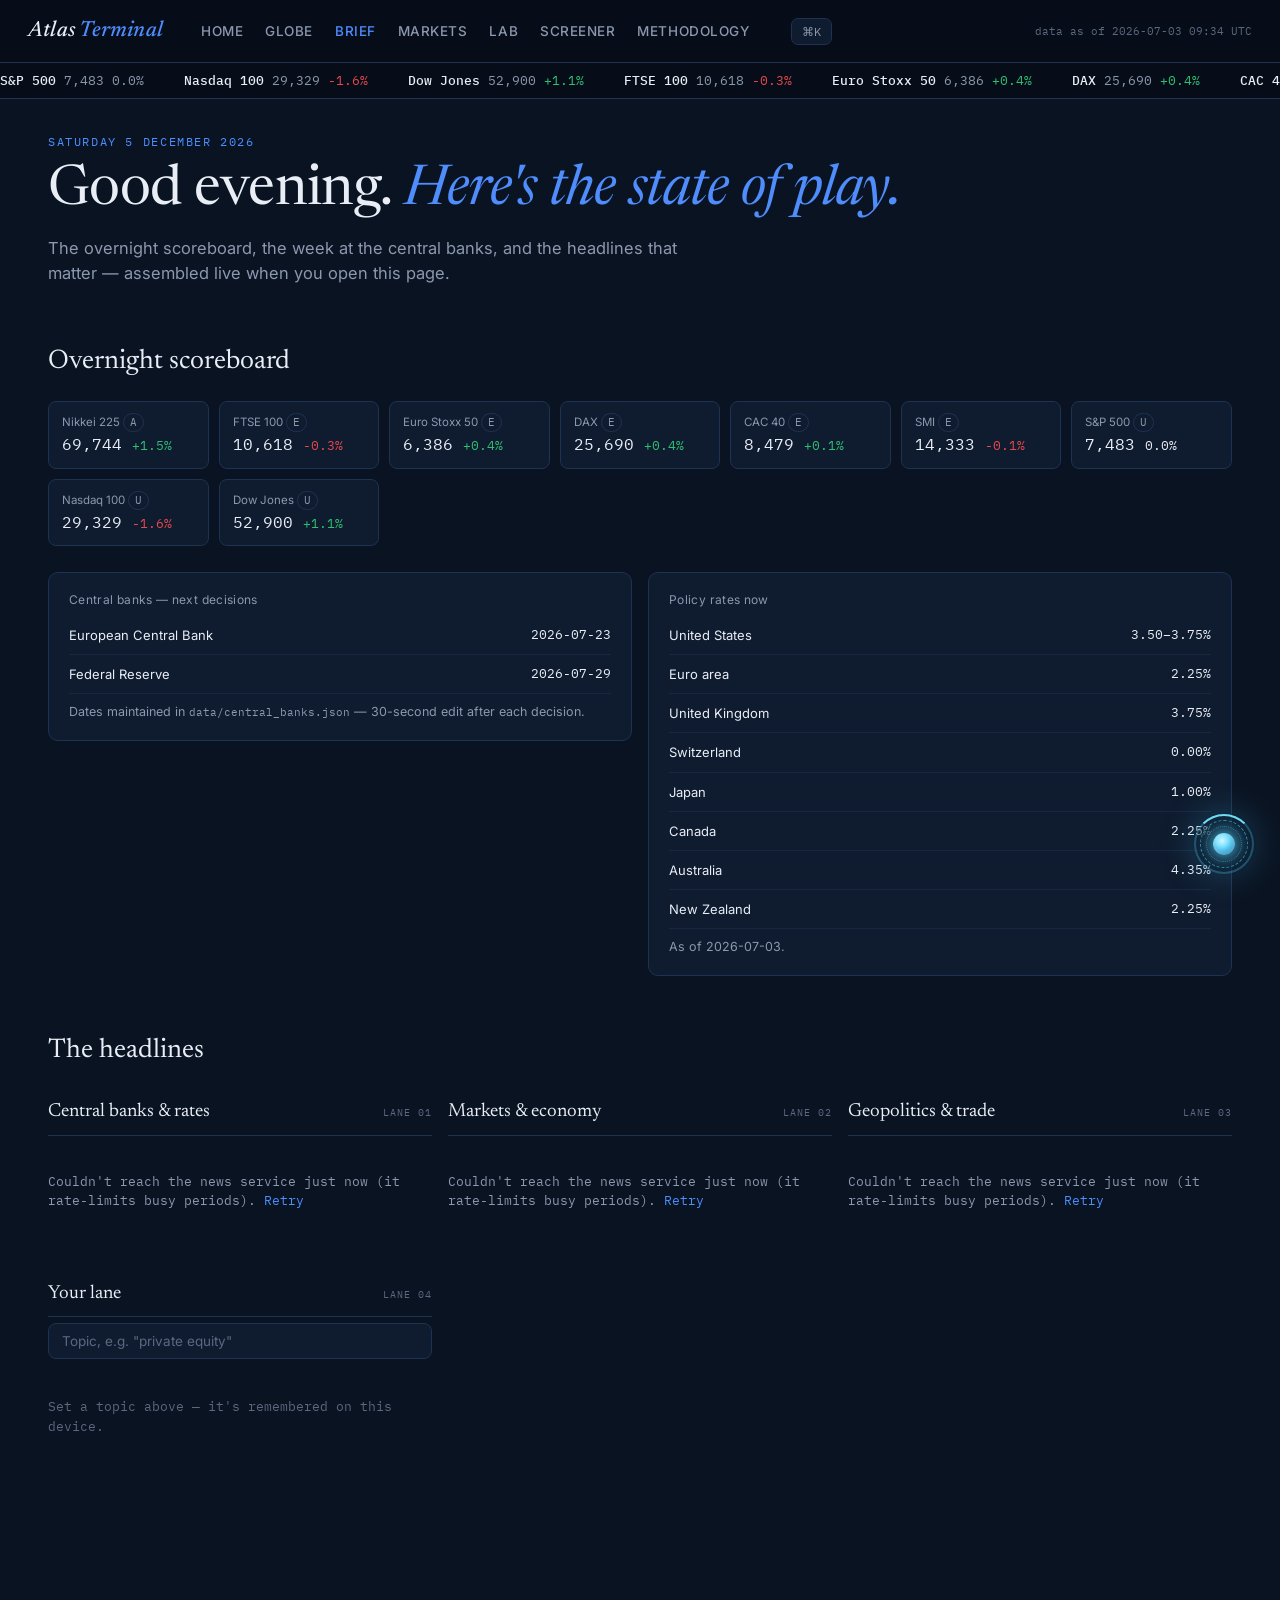
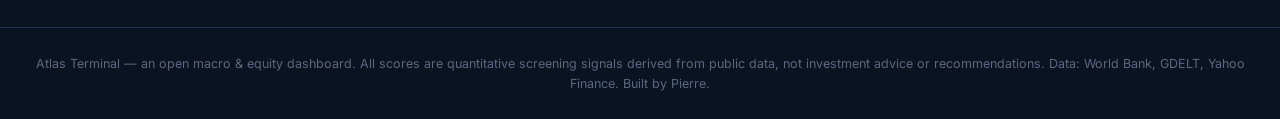
==== commit bcbdd102: "Add files via upload" ====
--- a/brief.html
+++ b/brief.html
@@ -5,7 +5,7 @@
 <meta name="viewport" content="width=device-width, initial-scale=1.0">
 <link rel="preconnect" href="https://fonts.googleapis.com">
 <link href="https://fonts.googleapis.com/css2?family=Newsreader:ital,wght@0,400;0,500;1,400;1,500&family=Inter:wght@400;500;600&family=IBM+Plex+Mono:wght@400;500&display=swap" rel="stylesheet">
-<link rel="stylesheet" href="assets/style.css?v=9">
+<link rel="stylesheet" href="assets/style.css?v=11">
 <title>Morning Brief — Atlas Terminal</title>
 <style>
 .lane { min-width:0 }
@@ -52,8 +52,8 @@
     </div>
   </div>
 </main>
-<script src="assets/app.js?v=9"></script>
-<script src="assets/atlas-ai.js?v=9"></script>
-<script src="assets/brief.js?v=9"></script>
+<script src="assets/app.js?v=11"></script>
+<script src="assets/atlas-ai.js?v=11"></script>
+<script src="assets/brief.js?v=11"></script>
 </body>
 </html>
--- a/assets/style.css
+++ b/assets/style.css
@@ -473,3 +473,15 @@
   font-family:var(--font-mono); font-size:13px; color:var(--ink) }
 @media (max-width:1120px){ .portals{ display:none } }
 @media (prefers-reduced-motion: reduce){ .portal{ animation:none } .portal .drawline path.line{ animation:none; stroke-dashoffset:0 } .orbits i{ animation:none } }
+
+/* ---------- Atlas summon (orb to center stage) ---------- */
+#atlas-veil { position:fixed; inset:0; z-index:185; background:rgba(4,9,17,.62); backdrop-filter:blur(7px);
+  opacity:0; pointer-events:none; transition:opacity .45s; }
+#atlas-veil.on { opacity:1; pointer-events:auto; }
+#atlas-orb { transition:transform .65s cubic-bezier(.22,.9,.24,1), filter .4s; }
+#atlas-orb.summoned { z-index:195; filter:drop-shadow(0 0 46px rgba(90,220,255,.75)); }
+#atlas-orb.summoned .core { animation-duration:2.2s; }
+#atlas-chat.centered { right:auto; bottom:auto; left:50%; top:calc(14% + 132px);
+  transform:translateX(-50%); width:min(600px, 94vw); max-height:56vh; z-index:196; }
+@media (max-width:720px){ #atlas-chat.centered { top:calc(10% + 96px); max-height:62vh } }
+@media (prefers-reduced-motion: reduce){ #atlas-orb { transition:none } #atlas-veil { transition:none } }
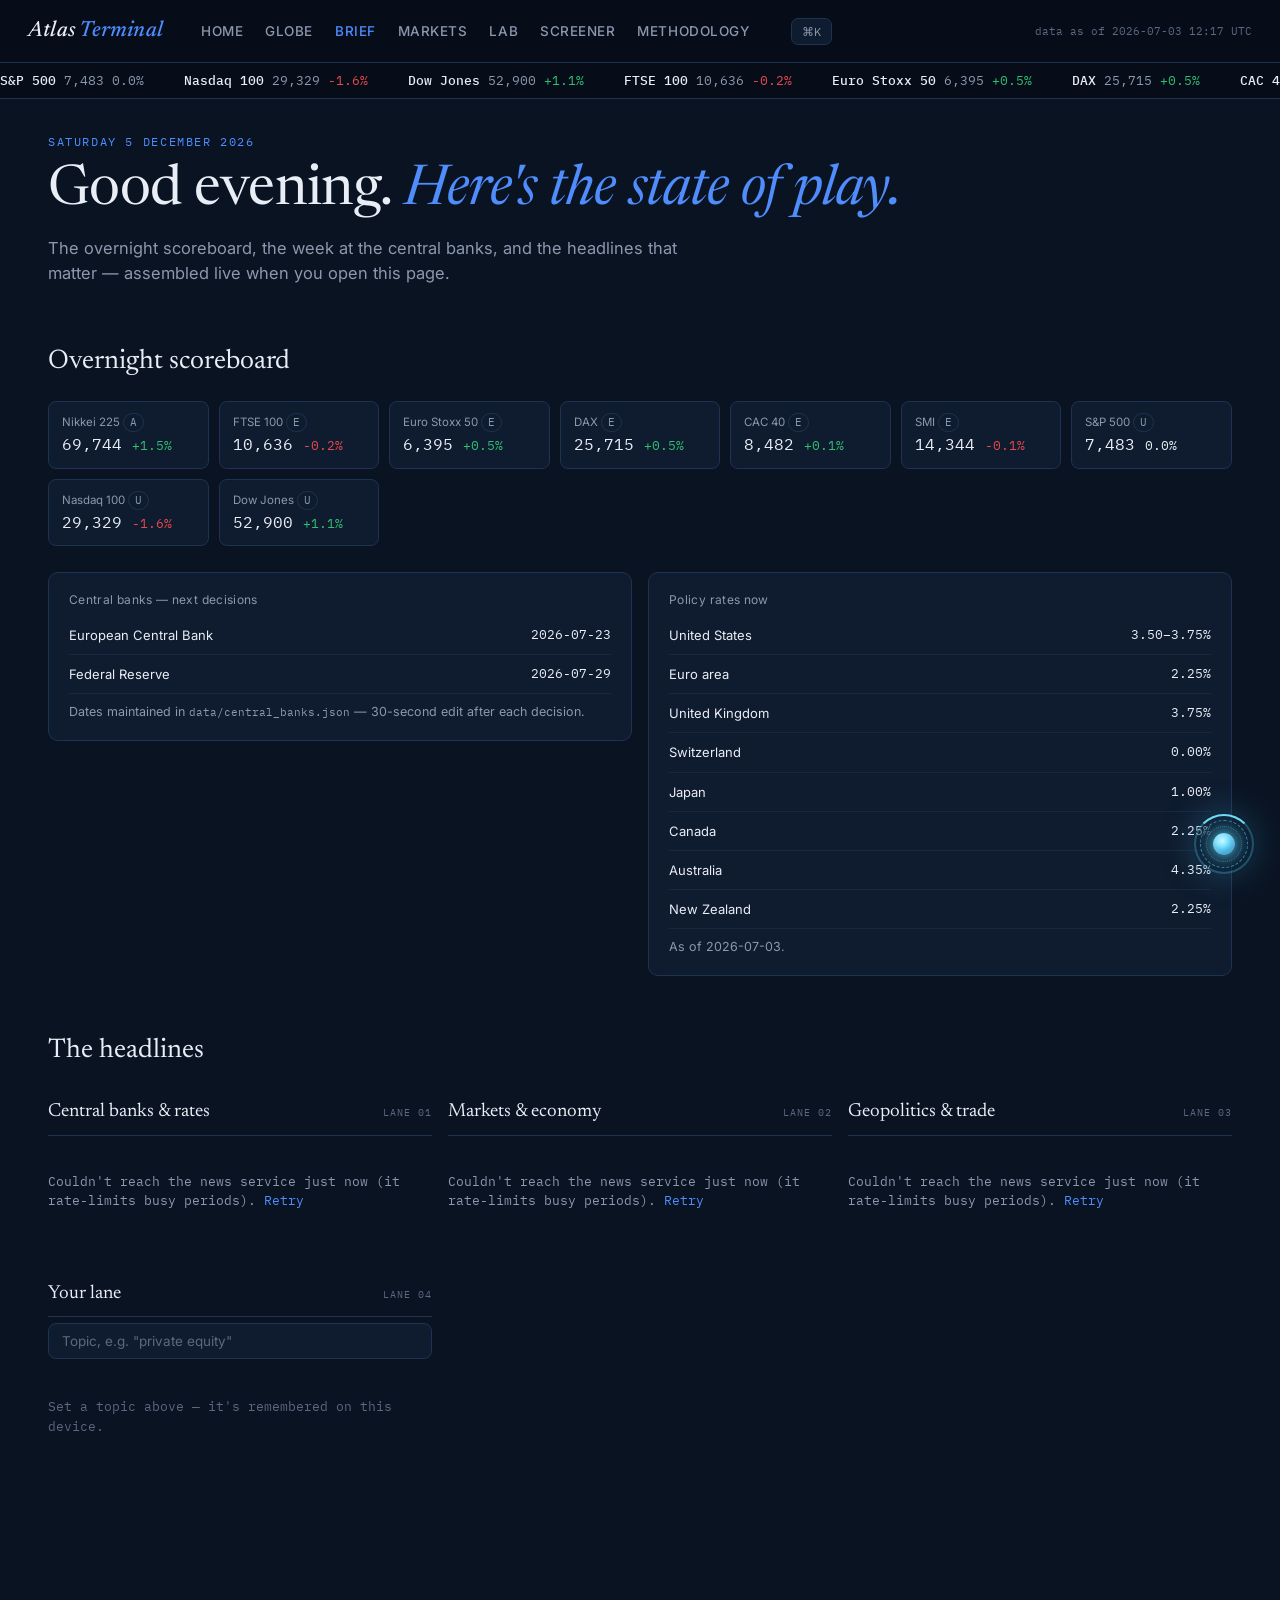
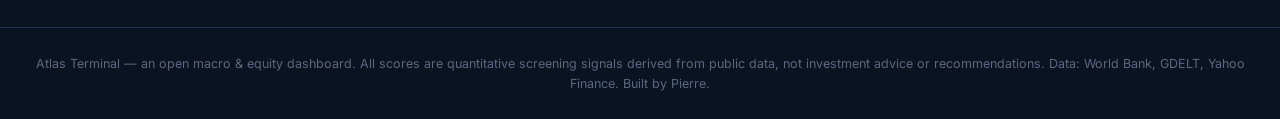
==== commit 18da0dcb: "Add files via upload" ====
--- a/brief.html
+++ b/brief.html
@@ -5,7 +5,19 @@
 <meta name="viewport" content="width=device-width, initial-scale=1.0">
 <link rel="preconnect" href="https://fonts.googleapis.com">
 <link href="https://fonts.googleapis.com/css2?family=Newsreader:ital,wght@0,400;0,500;1,400;1,500&family=Inter:wght@400;500;600&family=IBM+Plex+Mono:wght@400;500&display=swap" rel="stylesheet">
-<link rel="stylesheet" href="assets/style.css?v=11">
+<link rel="icon" type="image/svg+xml" href="assets/favicon.svg">
+<meta property="og:type" content="website">
+<meta property="og:title" content="Morning Brief — Atlas Terminal">
+<meta property="og:description" content="Overnight scoreboard, central-bank calendar and ranked headlines, assembled automatically.">
+<meta property="og:url" content="https://gattusopierre01-cloud.github.io/atlas-terminal/brief.html">
+<meta property="og:image" content="https://gattusopierre01-cloud.github.io/atlas-terminal/assets/og.png">
+<meta property="og:image:width" content="1200">
+<meta property="og:image:height" content="630">
+<meta name="twitter:card" content="summary_large_image">
+<meta name="twitter:title" content="Morning Brief — Atlas Terminal">
+<meta name="twitter:description" content="Overnight scoreboard, central-bank calendar and ranked headlines, assembled automatically.">
+<meta name="twitter:image" content="https://gattusopierre01-cloud.github.io/atlas-terminal/assets/og.png">
+<link rel="stylesheet" href="assets/style.css?v=13">
 <title>Morning Brief — Atlas Terminal</title>
 <style>
 .lane { min-width:0 }
@@ -25,6 +37,8 @@
   <div class="eyebrow" id="date-line">Morning Brief</div>
   <h1 class="display" id="greet">Good morning.</h1>
   <p class="lede">The overnight scoreboard, the week at the central banks, and the headlines that matter — assembled live when you open this page.</p>
+
+  <div id="sigline"></div>
 
   <h2 class="section">Overnight scoreboard</h2>
   <div class="board" id="board"><div class="skeleton">Loading…</div></div>
@@ -52,8 +66,8 @@
     </div>
   </div>
 </main>
-<script src="assets/app.js?v=11"></script>
-<script src="assets/atlas-ai.js?v=11"></script>
-<script src="assets/brief.js?v=11"></script>
+<script src="assets/app.js?v=13"></script>
+<script src="assets/atlas-ai.js?v=13"></script>
+<script src="assets/brief.js?v=13"></script>
 </body>
 </html>
--- a/assets/style.css
+++ b/assets/style.css
@@ -485,3 +485,12 @@
   transform:translateX(-50%); width:min(600px, 94vw); max-height:56vh; z-index:196; }
 @media (max-width:720px){ #atlas-chat.centered { top:calc(10% + 96px); max-height:62vh } }
 @media (prefers-reduced-motion: reduce){ #atlas-orb { transition:none } #atlas-veil { transition:none } }
+
+/* ---------- watchlist stars ---------- */
+.star { color:var(--faint); cursor:pointer; margin-right:8px; font-size:14px; transition:color .15s, transform .15s; display:inline-block }
+.star:hover { color:var(--amber); transform:scale(1.25) }
+.star.on { color:var(--amber) }
+.star-btn { background:none; border:1px solid var(--line); color:var(--faint); border-radius:8px;
+  width:34px; height:34px; font-size:16px; cursor:pointer }
+.star-btn:hover { border-color:var(--amber); color:var(--amber) }
+.star-btn.on { color:var(--amber); border-color:var(--amber) }
